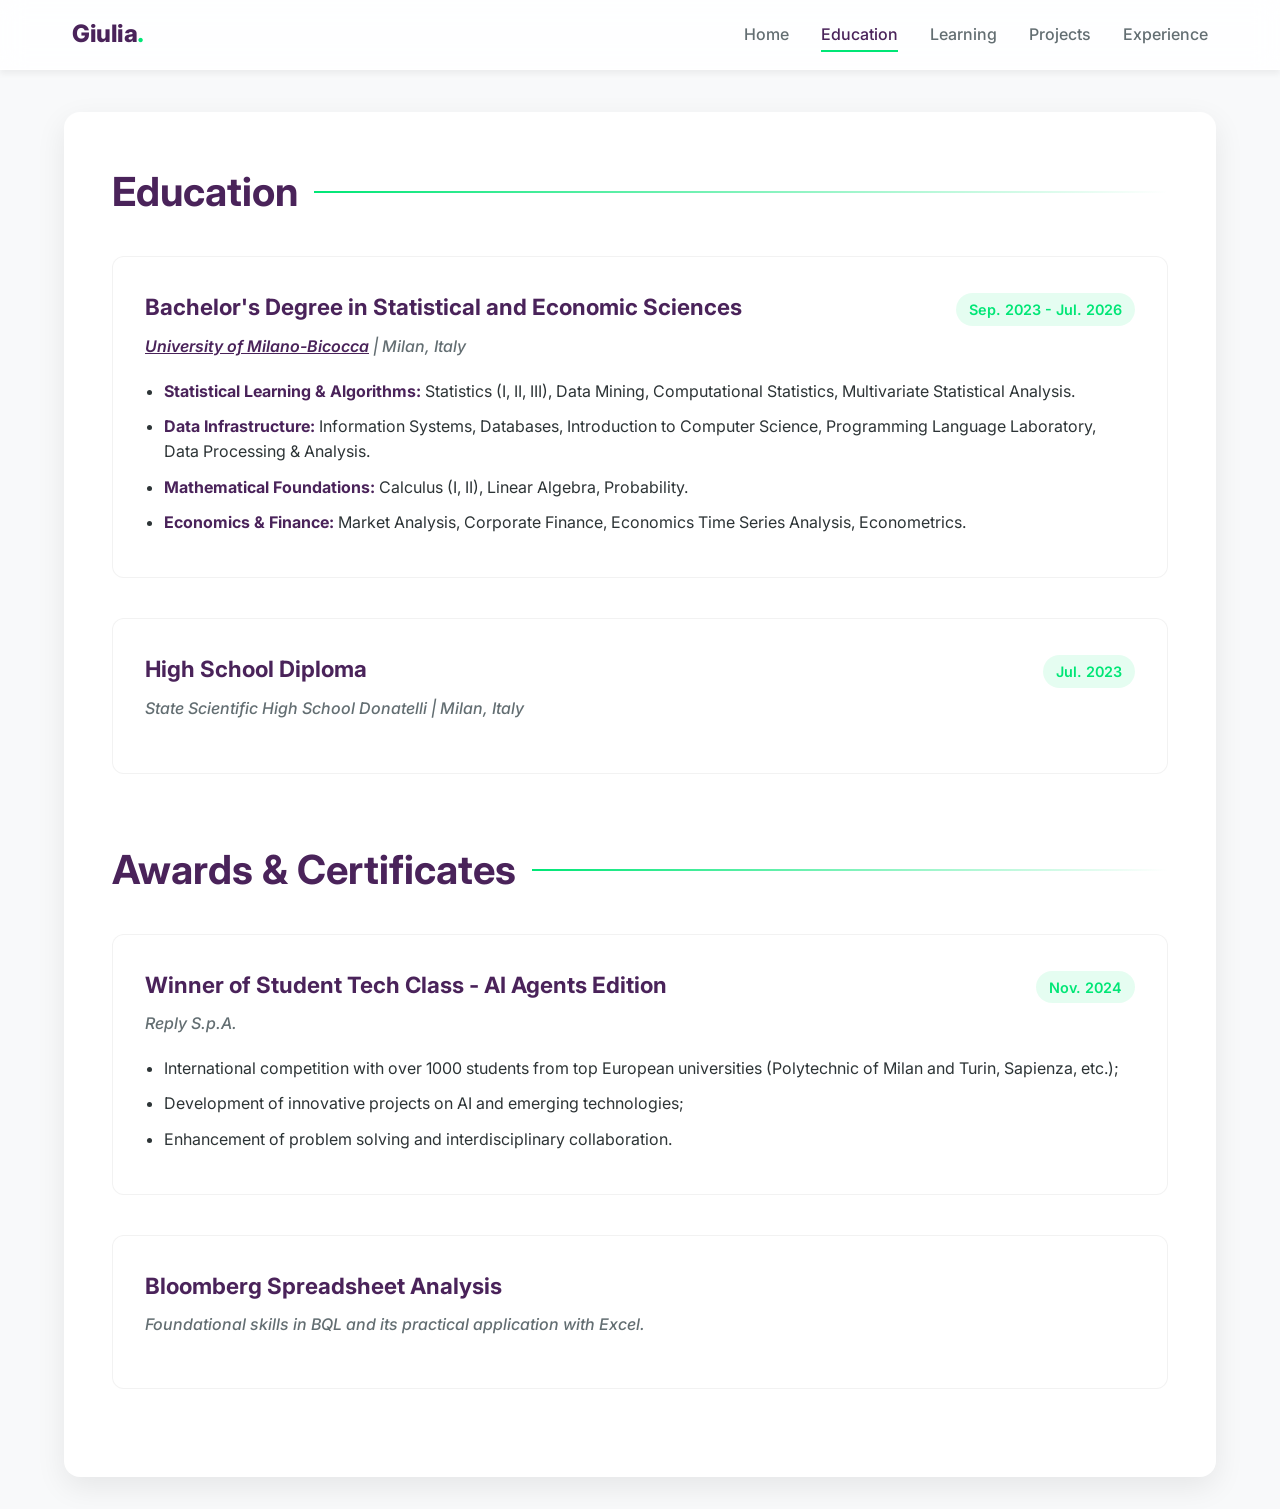
==== education.html @ 1382de65 "Partially completed website" ====
<!DOCTYPE html>
<html lang="en">
<head>
    <meta charset="UTF-8">
    <meta name="viewport" content="width=device-width, initial-scale=1.0">
    <title>Education | Giulia Colapinto</title>
    <link rel="preconnect" href="https://fonts.googleapis.com">
    <link rel="preconnect" href="https://fonts.gstatic.com" crossorigin>
    <link href="https://fonts.googleapis.com/css2?family=Inter:wght@300;400;500;600;700;800&display=swap" rel="stylesheet">
    <link rel="stylesheet" href="style.css">
</head>
<body>

    <!-- Navigation -->
    <nav class="navbar reveal active">
        <div class="nav-container">
            <a href="index.html" class="nav-logo">Giulia<span>.</span></a>
            <div class="menu-toggle" id="mobile-menu">
                <span></span><span></span><span></span>
            </div>
            <ul class="nav-links">
                <li><a href="index.html">Home</a></li>
                <li><a href="education.html" class="active">Education</a></li>
                <li><a href="learning.html">Learning</a></li>
                <li><a href="projects.html">Projects</a></li>
                <li><a href="experience.html">Experience</a></li>
            </ul>
        </div>
    </nav>

    <div class="container">
        
        <main class="reveal">
            <h2 class="page-title">Education</h2>
            
            <div class="item-card reveal">
                <div class="item-header">
                    <h3>Bachelor's Degree in Statistical and Economic Sciences</h3>
                    <span class="date">Sep. 2023 - Jul. 2026</span>
                </div>
                <div class="subtitle"><a href="https://en.unimib.it/" target="_blank" style="color: var(--primary-color); font-weight: 600; text-decoration: underline;">University of Milano-Bicocca</a> | Milan, Italy</div>
                <ul class="description-list">
                    <li><strong>Statistical Learning & Algorithms:</strong> Statistics (I, II, III), Data Mining, Computational Statistics, Multivariate Statistical Analysis.</li>
                    <li><strong>Data Infrastructure:</strong> Information Systems, Databases, Introduction to Computer Science, Programming Language Laboratory, Data Processing & Analysis.</li>
                    <li><strong>Mathematical Foundations:</strong> Calculus (I, II), Linear Algebra, Probability.</li>
                    <li><strong>Economics & Finance:</strong> Market Analysis, Corporate Finance, Economics Time Series Analysis, Econometrics.</li>
                </ul>
            </div>

            <div class="item-card reveal">
                <div class="item-header">
                    <h3>High School Diploma</h3>
                    <span class="date">Jul. 2023</span>
                </div>
                <div class="subtitle">State Scientific High School Donatelli | Milan, Italy</div>
            </div>

            <h2 class="page-title" style="margin-top: 4rem;">Awards & Certificates</h2>
            
            <div class="item-card reveal">
                <div class="item-header">
                    <h3>Winner of Student Tech Class - AI Agents Edition</h3>
                    <span class="date">Nov. 2024</span>
                </div>
                <div class="subtitle">Reply S.p.A.</div>
                <ul class="description-list">
                    <li>International competition with over 1000 students from top European universities (Polytechnic of Milan and Turin, Sapienza, etc.);</li>
                    <li>Development of innovative projects on AI and emerging technologies;</li>
                    <li>Enhancement of problem solving and interdisciplinary collaboration.</li>
                </ul>
            </div>

            <div class="item-card reveal">
                <div class="item-header">
                    <h3>Bloomberg Spreadsheet Analysis</h3>
                </div>
                <p class="subtitle">Foundational skills in BQL and its practical application with Excel.</p>
            </div>
            
        </main>
    </div>

    <script src="main.js"></script>
</body>
</html>
---- style.css ----
/* CSS Reset and Variables */
:root {
  --primary-color: #4a235a;     /* Deep Purple */
  --primary-dark: #31173d;
  --accent-color: #00E676;      /* Vibrant Green */
  --accent-hover: #00c853;
  --text-main: #2d3436;
  --text-muted: #636e72;
  --bg-color: #f8f9fa;
  --nav-bg: rgba(255, 255, 255, 0.85);
  --card-bg: #ffffff;
  --glass-border: rgba(255, 255, 255, 0.3);
  --shadow-sm: 0 4px 6px rgba(0,0,0,0.05);
  --shadow-md: 0 10px 30px rgba(0,0,0,0.08);
  --transition: all 0.3s cubic-bezier(0.25, 0.8, 0.25, 1);
}

* {
  box-sizing: border-box;
  margin: 0;
  padding: 0;
  font-family: 'Inter', -apple-system, BlinkMacSystemFont, "Segoe UI", Roboto, sans-serif;
}

body {
  background-color: var(--bg-color);
  color: var(--text-main);
  line-height: 1.6;
  -webkit-font-smoothing: antialiased;
  padding-top: 80px; /* Space for fixed navbar */
}

/* Typography */
h1, h2, h3, h4, h5 { color: var(--primary-color); font-weight: 700; }
a { text-decoration: none; color: inherit; transition: var(--transition); }

/* --- Navigation Bar (Glassmorphism) --- */
.navbar {
  position: fixed;
  top: 0;
  width: 100%;
  height: 70px;
  background: var(--nav-bg);
  backdrop-filter: blur(12px);
  -webkit-backdrop-filter: blur(12px);
  border-bottom: 1px solid var(--glass-border);
  box-shadow: var(--shadow-sm);
  z-index: 1000;
  display: flex;
  align-items: center;
  justify-content: center;
}

.nav-container {
  width: 100%;
  max-width: 1200px;
  padding: 0 2rem;
  display: flex;
  justify-content: space-between;
  align-items: center;
}

.nav-logo {
  font-size: 1.5rem;
  font-weight: 800;
  color: var(--primary-color);
  letter-spacing: -0.5px;
}

.nav-logo span { color: var(--accent-color); }

.nav-links {
  display: flex;
  gap: 2rem;
  list-style: none;
}

.nav-links a {
  font-size: 1rem;
  font-weight: 500;
  color: var(--text-muted);
  position: relative;
  padding: 0.5rem 0;
}

.nav-links a::after {
  content: '';
  position: absolute;
  width: 0%;
  height: 2px;
  bottom: 0;
  left: 0;
  background-color: var(--accent-color);
  transition: var(--transition);
}

.nav-links a:hover, .nav-links a.active {
  color: var(--primary-color);
}

.nav-links a:hover::after, .nav-links a.active::after {
  width: 100%;
}

/* Hamburger Menu (Mobile) */
.menu-toggle {
  display: none;
  flex-direction: column;
  cursor: pointer;
  gap: 5px;
}
.menu-toggle span {
  width: 25px;
  height: 3px;
  background: var(--primary-color);
  border-radius: 2px;
  transition: var(--transition);
}

/* --- Layout --- */
.container {
  max-width: 1200px;
  margin: 2rem auto;
  padding: 0 1.5rem;
  display: grid;
  grid-template-columns: 1fr;
  gap: 2rem;
}

@media (min-width: 992px) {
  .container.with-sidebar {
    grid-template-columns: 320px 1fr;
    align-items: start;
  }
}

/* --- Sidebar --- */
aside {
  background: linear-gradient(135deg, var(--primary-color), var(--primary-dark));
  border-radius: 16px;
  padding: 2.5rem 2rem;
  color: #fff;
  box-shadow: var(--shadow-md);
  position: sticky;
  top: 100px;
}

aside h1 { font-size: 2rem; margin-bottom: 0.5rem; color: #fff; }
aside h2 { font-size: 1rem; color: var(--accent-color); margin-bottom: 2rem; font-weight: 500; }
aside h3 {
  font-size: 1.1rem;
  border-bottom: 1px solid rgba(255,255,255,0.2);
  padding-bottom: 0.5rem;
  margin: 1.5rem 0 1rem;
  color: #fff;
}

.contact-info { list-style: none; font-size: 0.95rem; }
.contact-info li { margin-bottom: 0.8rem; word-break: normal; line-height: 1.5; }
.contact-info a { color: #fff; border-bottom: 1px dotted rgba(255,255,255,0.5); }
.contact-info a:hover { color: var(--accent-color); border-bottom-color: var(--accent-color); }

.skill-category { margin-bottom: 1.5rem; }
.skill-category h4 {
  font-size: 0.85rem;
  color: var(--accent-color);
  margin-bottom: 0.6rem;
  text-transform: uppercase;
  letter-spacing: 1px;
}
.skills-list { list-style: none; display: flex; flex-wrap: wrap; gap: 0.6rem; }
.skills-list a { color: inherit; text-decoration: none; }
.skills-list li {
  background: rgba(255,255,255,0.1);
  padding: 0.4rem 0.8rem;
  border-radius: 30px;
  font-size: 0.85rem;
  backdrop-filter: blur(5px);
  border: 1px solid rgba(255,255,255,0.05);
  transition: var(--transition);
}
.skills-list li:hover {
  background: var(--accent-color);
  color: var(--primary-dark);
  transform: translateY(-2px);
}

/* --- Main Content --- */
main {
  background: var(--card-bg);
  border-radius: 16px;
  padding: 3rem;
  box-shadow: var(--shadow-md);
  min-height: calc(100vh - 200px);
}

main h2.page-title {
  color: var(--primary-color);
  font-size: 2.5rem;
  margin-bottom: 2rem;
  display: flex;
  align-items: center;
  gap: 1rem;
}
main h2.page-title::after {
  content: '';
  flex-grow: 1;
  height: 2px;
  background: linear-gradient(90deg, var(--accent-color), transparent);
}

.about-text {
  font-size: 1.15rem;
  background-color: rgba(0, 230, 118, 0.05);
  padding: 2.5rem;
  border-left: 5px solid var(--accent-color);
  border-radius: 8px;
  line-height: 1.8;
  position: relative;
  overflow: hidden;
}

.highlight {
  font-weight: 700;
  color: var(--primary-color);
  background: linear-gradient(120deg, rgba(0,230,118,0.3) 0%, rgba(0,230,118,0.3) 100%);
  background-repeat: no-repeat;
  background-size: 100% 30%;
  background-position: 0 88%;
  padding: 0 4px;
}

/* Cards & Items */
.item-card {
  margin-bottom: 2.5rem;
  padding: 2rem;
  border: 1px solid rgba(0,0,0,0.05);
  border-radius: 12px;
  background: #fff;
  transition: var(--transition);
  position: relative;
  overflow: hidden;
}

.item-card:hover {
  transform: translateY(-5px);
  box-shadow: var(--shadow-md);
  border-color: rgba(0, 230, 118, 0.3);
}

.item-card::before {
  content: '';
  position: absolute;
  top: 0; left: 0;
  width: 4px;
  height: 100%;
  background: var(--accent-color);
  opacity: 0;
  transition: var(--transition);
}
.item-card:hover::before { opacity: 1; }

.item-header {
  display: flex;
  justify-content: space-between;
  align-items: baseline;
  flex-wrap: wrap;
  margin-bottom: 0.5rem;
}

.item-header h3 { font-size: 1.4rem; }
.date { font-size: 0.9rem; color: var(--accent-color); font-weight: 600; padding: 0.3rem 0.8rem; background: rgba(0,230,118,0.1); border-radius: 20px;}
.subtitle { font-style: italic; color: var(--text-muted); margin-bottom: 1.2rem; font-weight: 500; font-size: 1rem; }
.description-list { padding-left: 1.2rem; margin-top: 1rem; color: var(--text-main); }
.description-list li { margin-bottom: 0.6rem; }
.description-list li strong { color: var(--primary-color); }

.project-link { 
  display: inline-flex;
  align-items: center;
  gap: 0.5rem;
  margin-top: 1.5rem; 
  color: #fff;
  background: var(--primary-color);
  padding: 0.6rem 1.2rem;
  border-radius: 8px;
  font-weight: 600;
  transition: var(--transition);
}

.project-link:hover {
  background: var(--accent-color);
  color: var(--primary-dark);
  transform: translateX(5px);
}

/* Animations */
.reveal {
  opacity: 0;
  transform: translateY(40px);
  transition: all 0.8s cubic-bezier(0.5, 0, 0, 1);
}

.reveal.active {
  opacity: 1;
  transform: translateY(0);
}

/* Mobile Adjustments */
@media (max-width: 991px) {
  .menu-toggle { display: flex; }
  .nav-links {
    position: absolute;
    top: 70px;
    left: 0;
    width: 100%;
    background: var(--card-bg);
    flex-direction: column;
    padding: 2rem;
    gap: 1.5rem;
    box-shadow: 0 10px 15px rgba(0,0,0,0.1);
    clip-path: polygon(0 0, 100% 0, 100% 0, 0 0);
    transition: clip-path 0.4s ease-in-out;
  }
  .nav-links.mobile-active {
    clip-path: polygon(0 0, 100% 0, 100% 100%, 0 100%);
  }
  main { padding: 2rem 1.5rem; }
  aside { border-radius: 12px; margin-bottom: 2rem; }
  .item-header { flex-direction: column; gap: 0.5rem; }
  .date { display: inline-block; }
}
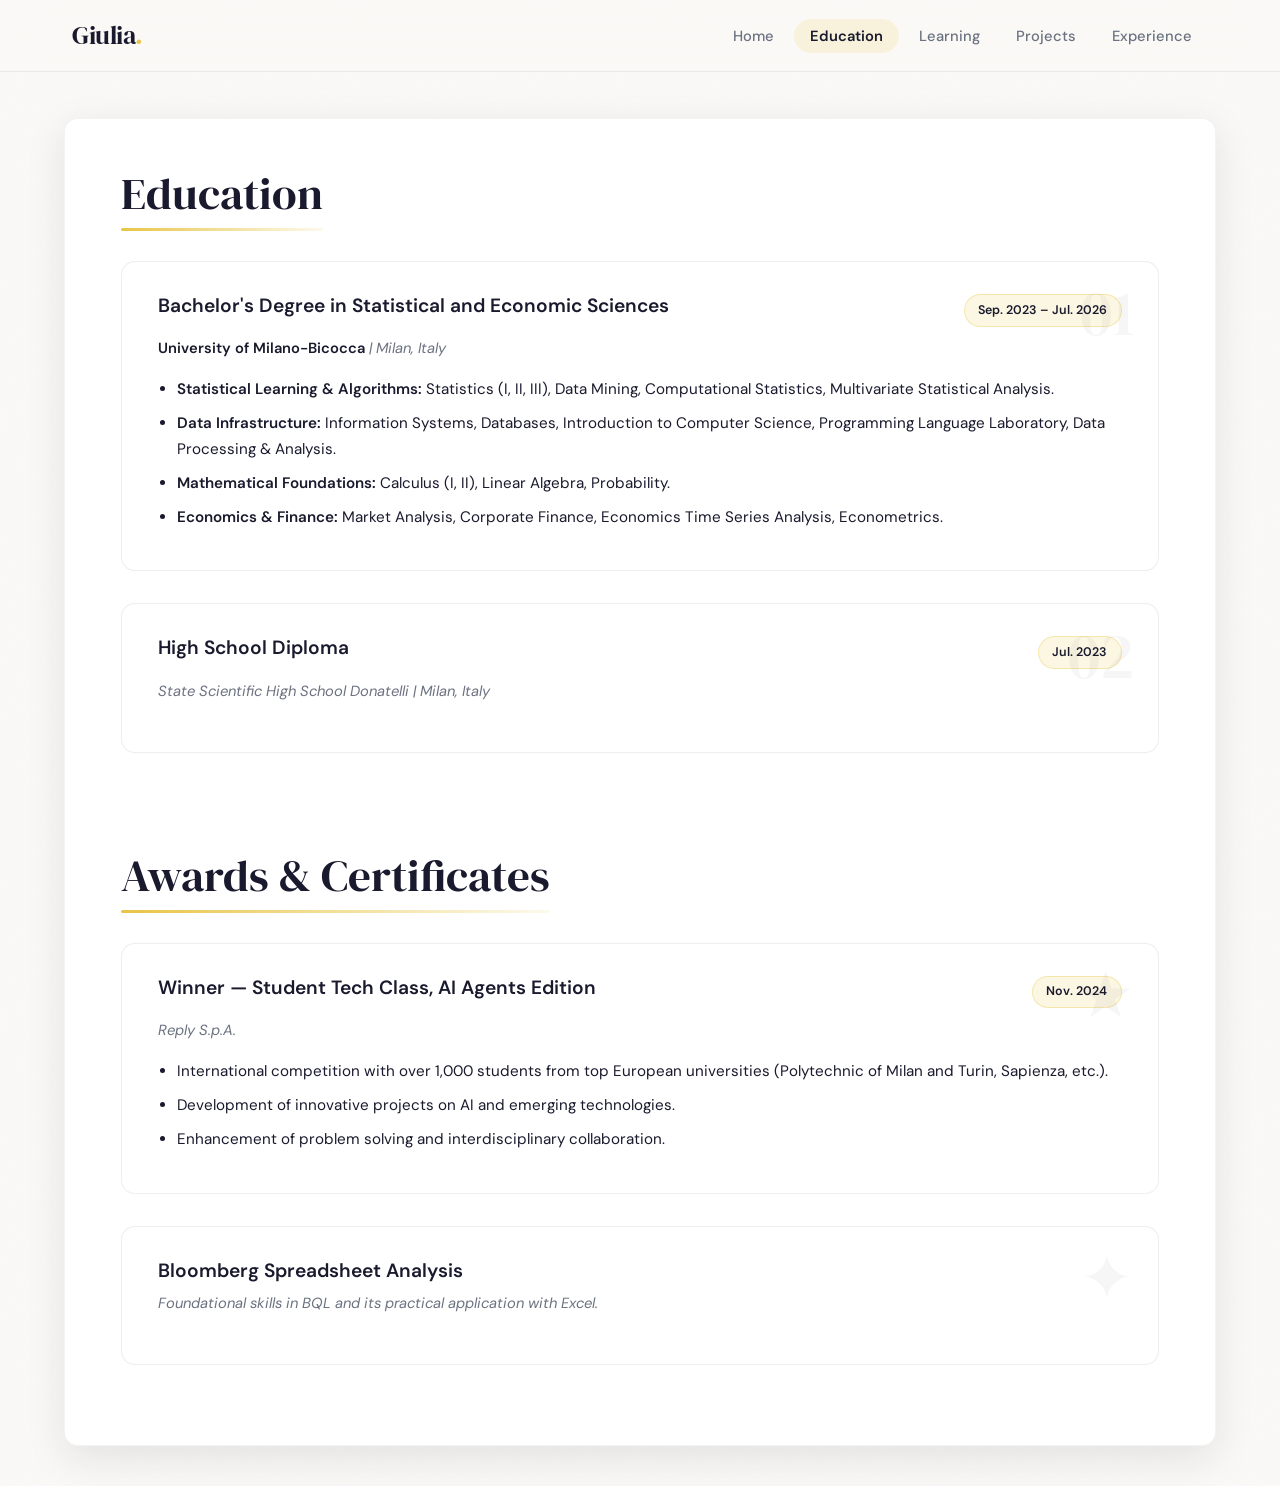
==== commit e722c595: "Clean aesthetics and new project" ====
--- a/education.html
+++ b/education.html
@@ -1,85 +1,90 @@
 <!DOCTYPE html>
 <html lang="en">
 <head>
-    <meta charset="UTF-8">
-    <meta name="viewport" content="width=device-width, initial-scale=1.0">
-    <title>Education | Giulia Colapinto</title>
-    <link rel="preconnect" href="https://fonts.googleapis.com">
-    <link rel="preconnect" href="https://fonts.gstatic.com" crossorigin>
-    <link href="https://fonts.googleapis.com/css2?family=Inter:wght@300;400;500;600;700;800&display=swap" rel="stylesheet">
-    <link rel="stylesheet" href="style.css">
+  <meta charset="UTF-8">
+  <meta name="viewport" content="width=device-width, initial-scale=1.0">
+  <title>Education | Giulia Colapinto</title>
+  <link rel="preconnect" href="https://fonts.googleapis.com">
+  <link rel="preconnect" href="https://fonts.gstatic.com" crossorigin>
+  <link href="https://fonts.googleapis.com/css2?family=DM+Serif+Display:ital@0;1&family=DM+Sans:ital,opsz,wght@0,9..40,300;0,9..40,400;0,9..40,500;0,9..40,600;1,9..40,300&display=swap" rel="stylesheet">
+  <link rel="stylesheet" href="style.css">
 </head>
 <body>
 
-    <!-- Navigation -->
-    <nav class="navbar reveal active">
-        <div class="nav-container">
-            <a href="index.html" class="nav-logo">Giulia<span>.</span></a>
-            <div class="menu-toggle" id="mobile-menu">
-                <span></span><span></span><span></span>
-            </div>
-            <ul class="nav-links">
-                <li><a href="index.html">Home</a></li>
-                <li><a href="education.html" class="active">Education</a></li>
-                <li><a href="learning.html">Learning</a></li>
-                <li><a href="projects.html">Projects</a></li>
-                <li><a href="experience.html">Experience</a></li>
-            </ul>
+  <nav class="navbar reveal active">
+    <div class="nav-container">
+      <a href="index.html" class="nav-logo">Giulia<span>.</span></a>
+      <div class="menu-toggle" id="mobile-menu">
+        <span></span><span></span><span></span>
+      </div>
+      <ul class="nav-links">
+        <li><a href="index.html">Home</a></li>
+        <li><a href="education.html" class="active">Education</a></li>
+        <li><a href="learning.html">Learning</a></li>
+        <li><a href="projects.html">Projects</a></li>
+        <li><a href="experience.html">Experience</a></li>
+      </ul>
+    </div>
+  </nav>
+
+  <div class="container">
+    <main class="reveal">
+
+      <h2 class="page-title reveal">Education</h2>
+
+      <div class="item-card reveal">
+        <span class="card-num">01</span>
+        <div class="item-header">
+          <h3>Bachelor's Degree in Statistical and Economic Sciences</h3>
+          <span class="date">Sep. 2023 – Jul. 2026</span>
         </div>
-    </nav>
+        <div class="subtitle">
+          <a href="https://en.unimib.it/" target="_blank">University of Milano-Bicocca</a> | Milan, Italy
+        </div>
+        <ul class="description-list">
+          <li><strong>Statistical Learning &amp; Algorithms:</strong> Statistics (I, II, III), Data Mining, Computational Statistics, Multivariate Statistical Analysis.</li>
+          <li><strong>Data Infrastructure:</strong> Information Systems, Databases, Introduction to Computer Science, Programming Language Laboratory, Data Processing &amp; Analysis.</li>
+          <li><strong>Mathematical Foundations:</strong> Calculus (I, II), Linear Algebra, Probability.</li>
+          <li><strong>Economics &amp; Finance:</strong> Market Analysis, Corporate Finance, Economics Time Series Analysis, Econometrics.</li>
+        </ul>
+      </div>
 
-    <div class="container">
-        
-        <main class="reveal">
-            <h2 class="page-title">Education</h2>
-            
-            <div class="item-card reveal">
-                <div class="item-header">
-                    <h3>Bachelor's Degree in Statistical and Economic Sciences</h3>
-                    <span class="date">Sep. 2023 - Jul. 2026</span>
-                </div>
-                <div class="subtitle"><a href="https://en.unimib.it/" target="_blank" style="color: var(--primary-color); font-weight: 600; text-decoration: underline;">University of Milano-Bicocca</a> | Milan, Italy</div>
-                <ul class="description-list">
-                    <li><strong>Statistical Learning & Algorithms:</strong> Statistics (I, II, III), Data Mining, Computational Statistics, Multivariate Statistical Analysis.</li>
-                    <li><strong>Data Infrastructure:</strong> Information Systems, Databases, Introduction to Computer Science, Programming Language Laboratory, Data Processing & Analysis.</li>
-                    <li><strong>Mathematical Foundations:</strong> Calculus (I, II), Linear Algebra, Probability.</li>
-                    <li><strong>Economics & Finance:</strong> Market Analysis, Corporate Finance, Economics Time Series Analysis, Econometrics.</li>
-                </ul>
-            </div>
+      <div class="item-card reveal">
+        <span class="card-num">02</span>
+        <div class="item-header">
+          <h3>High School Diploma</h3>
+          <span class="date">Jul. 2023</span>
+        </div>
+        <div class="subtitle">State Scientific High School Donatelli | Milan, Italy</div>
+      </div>
 
-            <div class="item-card reveal">
-                <div class="item-header">
-                    <h3>High School Diploma</h3>
-                    <span class="date">Jul. 2023</span>
-                </div>
-                <div class="subtitle">State Scientific High School Donatelli | Milan, Italy</div>
-            </div>
+      <h2 class="page-title reveal" style="margin-top: 4rem;">Awards &amp; Certificates</h2>
 
-            <h2 class="page-title" style="margin-top: 4rem;">Awards & Certificates</h2>
-            
-            <div class="item-card reveal">
-                <div class="item-header">
-                    <h3>Winner of Student Tech Class - AI Agents Edition</h3>
-                    <span class="date">Nov. 2024</span>
-                </div>
-                <div class="subtitle">Reply S.p.A.</div>
-                <ul class="description-list">
-                    <li>International competition with over 1000 students from top European universities (Polytechnic of Milan and Turin, Sapienza, etc.);</li>
-                    <li>Development of innovative projects on AI and emerging technologies;</li>
-                    <li>Enhancement of problem solving and interdisciplinary collaboration.</li>
-                </ul>
-            </div>
+      <div class="item-card reveal">
+        <span class="card-num">★</span>
+        <div class="item-header">
+          <h3>Winner — Student Tech Class, AI Agents Edition</h3>
+          <span class="date">Nov. 2024</span>
+        </div>
+        <div class="subtitle">Reply S.p.A.</div>
+        <ul class="description-list">
+          <li>International competition with over 1,000 students from top European universities (Polytechnic of Milan and Turin, Sapienza, etc.).</li>
+          <li>Development of innovative projects on AI and emerging technologies.</li>
+          <li>Enhancement of problem solving and interdisciplinary collaboration.</li>
+        </ul>
+      </div>
 
-            <div class="item-card reveal">
-                <div class="item-header">
-                    <h3>Bloomberg Spreadsheet Analysis</h3>
-                </div>
-                <p class="subtitle">Foundational skills in BQL and its practical application with Excel.</p>
-            </div>
-            
-        </main>
-    </div>
+      <div class="item-card reveal">
+        <span class="card-num">✦</span>
+        <div class="item-header">
+          <h3>Bloomberg Spreadsheet Analysis</h3>
+        </div>
+        <p class="subtitle">Foundational skills in BQL and its practical application with Excel.</p>
+      </div>
 
-    <script src="main.js"></script>
+    </main>
+  </div>
+
+  <script src="main.js"></script>
 </body>
 </html>
--- a/style.css
+++ b/style.css
@@ -1,54 +1,80 @@
-/* CSS Reset and Variables */
+/* ============================================
+   GIULIA COLAPINTO — Portfolio
+   Aesthetic: Refined Editorial / Soft Luxury
+   ============================================ */
+
+@import url('https://fonts.googleapis.com/css2?family=DM+Serif+Display:ital@0;1&family=DM+Sans:ital,opsz,wght@0,9..40,300;0,9..40,400;0,9..40,500;0,9..40,600;1,9..40,300&display=swap');
+
 :root {
-  --primary-color: #4a235a;     /* Deep Purple */
-  --primary-dark: #31173d;
-  --accent-color: #00E676;      /* Vibrant Green */
-  --accent-hover: #00c853;
-  --text-main: #2d3436;
-  --text-muted: #636e72;
-  --bg-color: #f8f9fa;
-  --nav-bg: rgba(255, 255, 255, 0.85);
-  --card-bg: #ffffff;
-  --glass-border: rgba(255, 255, 255, 0.3);
-  --shadow-sm: 0 4px 6px rgba(0,0,0,0.05);
-  --shadow-md: 0 10px 30px rgba(0,0,0,0.08);
-  --transition: all 0.3s cubic-bezier(0.25, 0.8, 0.25, 1);
-}
-
-* {
-  box-sizing: border-box;
-  margin: 0;
-  padding: 0;
-  font-family: 'Inter', -apple-system, BlinkMacSystemFont, "Segoe UI", Roboto, sans-serif;
-}
+  --primary:       #1a1a2e;
+  --primary-mid:   #16213e;
+  --accent:        #e8c547;
+  --accent-soft:   rgba(232, 197, 71, 0.15);
+  --accent-border: rgba(232, 197, 71, 0.35);
+  --rose:          #d4a5a5;
+  --text-main:     #1a1a2e;
+  --text-muted:    #6b7280;
+  --text-light:    #9ca3af;
+  --bg:            #faf9f7;
+  --bg-card:       #ffffff;
+  --bg-aside:      #1a1a2e;
+  --nav-bg:        rgba(250, 249, 247, 0.90);
+  --shadow-sm:     0 2px 8px rgba(26,26,46,0.06);
+  --shadow-md:     0 12px 40px rgba(26,26,46,0.10);
+  --shadow-lg:     0 24px 64px rgba(26,26,46,0.14);
+  --radius:        14px;
+  --transition:    all 0.4s cubic-bezier(0.22, 1, 0.36, 1);
+}
+
+/* ---- Reset ---- */
+*, *::before, *::after { box-sizing: border-box; margin: 0; padding: 0; }
+
+html { scroll-behavior: smooth; }
 
 body {
-  background-color: var(--bg-color);
+  font-family: 'DM Sans', system-ui, sans-serif;
+  background-color: var(--bg);
   color: var(--text-main);
-  line-height: 1.6;
+  line-height: 1.7;
   -webkit-font-smoothing: antialiased;
-  padding-top: 80px; /* Space for fixed navbar */
-}
-
-/* Typography */
-h1, h2, h3, h4, h5 { color: var(--primary-color); font-weight: 700; }
+  padding-top: 78px;
+  /* subtle grain texture */
+  background-image: url("data:image/svg+xml,%3Csvg xmlns='http://www.w3.org/2000/svg' width='300' height='300'%3E%3Cfilter id='n'%3E%3CfeTurbulence type='fractalNoise' baseFrequency='0.75' numOctaves='4' stitchTiles='stitch'/%3E%3C/filter%3E%3Crect width='300' height='300' filter='url(%23n)' opacity='0.022'/%3E%3C/svg%3E");
+}
+
+/* ---- Typography ---- */
+h1, h2, h3 {
+  font-family: 'DM Serif Display', Georgia, serif;
+  color: var(--primary);
+  font-weight: 400;
+  line-height: 1.2;
+}
+h4, h5 {
+  font-family: 'DM Sans', sans-serif;
+  font-weight: 600;
+}
 a { text-decoration: none; color: inherit; transition: var(--transition); }
 
-/* --- Navigation Bar (Glassmorphism) --- */
+/* ============================================
+   NAVIGATION
+   ============================================ */
 .navbar {
   position: fixed;
   top: 0;
   width: 100%;
-  height: 70px;
+  height: 72px;
   background: var(--nav-bg);
-  backdrop-filter: blur(12px);
-  -webkit-backdrop-filter: blur(12px);
-  border-bottom: 1px solid var(--glass-border);
-  box-shadow: var(--shadow-sm);
+  backdrop-filter: blur(20px) saturate(1.4);
+  -webkit-backdrop-filter: blur(20px) saturate(1.4);
+  border-bottom: 1px solid rgba(26,26,46,0.07);
   z-index: 1000;
   display: flex;
   align-items: center;
   justify-content: center;
+  transition: box-shadow 0.3s ease;
+}
+.navbar.scrolled {
+  box-shadow: var(--shadow-sm);
 }
 
 .nav-container {
@@ -61,66 +87,61 @@
 }
 
 .nav-logo {
-  font-size: 1.5rem;
-  font-weight: 800;
-  color: var(--primary-color);
+  font-family: 'DM Serif Display', serif;
+  font-size: 1.6rem;
+  color: var(--primary);
   letter-spacing: -0.5px;
 }
-
-.nav-logo span { color: var(--accent-color); }
+.nav-logo span { color: var(--accent); }
 
 .nav-links {
   display: flex;
-  gap: 2rem;
+  gap: 0.25rem;
   list-style: none;
 }
 
 .nav-links a {
-  font-size: 1rem;
+  font-size: 0.92rem;
   font-weight: 500;
   color: var(--text-muted);
+  padding: 0.45rem 1rem;
+  border-radius: 30px;
+  transition: var(--transition);
   position: relative;
-  padding: 0.5rem 0;
-}
-
-.nav-links a::after {
-  content: '';
-  position: absolute;
-  width: 0%;
-  height: 2px;
-  bottom: 0;
-  left: 0;
-  background-color: var(--accent-color);
-  transition: var(--transition);
-}
-
-.nav-links a:hover, .nav-links a.active {
-  color: var(--primary-color);
-}
-
-.nav-links a:hover::after, .nav-links a.active::after {
-  width: 100%;
-}
-
-/* Hamburger Menu (Mobile) */
+}
+.nav-links a:hover {
+  color: var(--primary);
+  background: rgba(26,26,46,0.05);
+}
+.nav-links a.active {
+  color: var(--primary);
+  background: var(--accent-soft);
+  font-weight: 600;
+}
+
+/* Hamburger */
 .menu-toggle {
   display: none;
   flex-direction: column;
   cursor: pointer;
   gap: 5px;
+  padding: 4px;
 }
 .menu-toggle span {
-  width: 25px;
-  height: 3px;
-  background: var(--primary-color);
+  width: 24px;
+  height: 2px;
+  background: var(--primary);
   border-radius: 2px;
   transition: var(--transition);
-}
-
-/* --- Layout --- */
+  display: block;
+}
+
+/* ============================================
+   LAYOUT
+   ============================================ */
 .container {
   max-width: 1200px;
-  margin: 2rem auto;
+  margin: 2.5rem auto;
   padding: 0 1.5rem;
   display: grid;
   grid-template-columns: 1fr;
@@ -129,204 +150,395 @@
 
 @media (min-width: 992px) {
   .container.with-sidebar {
-    grid-template-columns: 320px 1fr;
+    grid-template-columns: 300px 1fr;
     align-items: start;
   }
 }
 
-/* --- Sidebar --- */
+/* ============================================
+   SIDEBAR
+   ============================================ */
 aside {
-  background: linear-gradient(135deg, var(--primary-color), var(--primary-dark));
-  border-radius: 16px;
+  background: var(--bg-aside);
+  border-radius: var(--radius);
   padding: 2.5rem 2rem;
   color: #fff;
-  box-shadow: var(--shadow-md);
+  box-shadow: var(--shadow-lg);
   position: sticky;
-  top: 100px;
-}
-
-aside h1 { font-size: 2rem; margin-bottom: 0.5rem; color: #fff; }
-aside h2 { font-size: 1rem; color: var(--accent-color); margin-bottom: 2rem; font-weight: 500; }
+  top: 92px;
+  overflow: hidden;
+}
+
+/* Decorative corner accent */
+aside::before {
+  content: '';
+  position: absolute;
+  top: -60px; right: -60px;
+  width: 180px; height: 180px;
+  background: radial-gradient(circle, rgba(232,197,71,0.18) 0%, transparent 70%);
+  pointer-events: none;
+}
+aside::after {
+  content: '';
+  position: absolute;
+  bottom: -40px; left: -40px;
+  width: 140px; height: 140px;
+  background: radial-gradient(circle, rgba(212, 165, 165, 0.12) 0%, transparent 70%);
+  pointer-events: none;
+}
+
+aside h1 {
+  font-family: 'DM Serif Display', serif;
+  font-size: 1.85rem;
+  color: #fff;
+  margin-bottom: 0.35rem;
+}
+aside h2 {
+  font-family: 'DM Sans', sans-serif;
+  font-size: 0.85rem;
+  color: var(--rose);
+  margin-bottom: 2rem;
+  font-weight: 400;
+  letter-spacing: 0.3px;
+  line-height: 1.5;
+}
 aside h3 {
-  font-size: 1.1rem;
+  font-family: 'DM Sans', sans-serif;
+  font-size: 0.72rem;
+  letter-spacing: 1.8px;
+  text-transform: uppercase;
+  color: var(--accent);
+  border: none;
+  padding: 0;
+  margin: 1.8rem 0 1rem;
+  font-weight: 600;
+}
+
+.contact-info { list-style: none; font-size: 0.9rem; }
+.contact-info li {
+  margin-bottom: 0.75rem;
+  display: flex;
+  align-items: flex-start;
+  gap: 0.6rem;
+  color: rgba(255,255,255,0.8);
+  line-height: 1.5;
+}
+.contact-info a {
+  color: rgba(255,255,255,0.85);
   border-bottom: 1px solid rgba(255,255,255,0.2);
-  padding-bottom: 0.5rem;
-  margin: 1.5rem 0 1rem;
-  color: #fff;
-}
-
-.contact-info { list-style: none; font-size: 0.95rem; }
-.contact-info li { margin-bottom: 0.8rem; word-break: normal; line-height: 1.5; }
-.contact-info a { color: #fff; border-bottom: 1px dotted rgba(255,255,255,0.5); }
-.contact-info a:hover { color: var(--accent-color); border-bottom-color: var(--accent-color); }
-
-.skill-category { margin-bottom: 1.5rem; }
+  transition: var(--transition);
+}
+.contact-info a:hover { color: var(--accent); border-bottom-color: var(--accent); }
+
+.skill-category { margin-bottom: 1.4rem; }
 .skill-category h4 {
-  font-size: 0.85rem;
-  color: var(--accent-color);
+  font-size: 0.7rem;
+  color: rgba(255,255,255,0.4);
   margin-bottom: 0.6rem;
   text-transform: uppercase;
-  letter-spacing: 1px;
-}
-.skills-list { list-style: none; display: flex; flex-wrap: wrap; gap: 0.6rem; }
-.skills-list a { color: inherit; text-decoration: none; }
+  letter-spacing: 1.5px;
+  font-weight: 500;
+}
+.skills-list { list-style: none; display: flex; flex-wrap: wrap; gap: 0.5rem; }
+.skills-list a { color: inherit; }
 .skills-list li {
-  background: rgba(255,255,255,0.1);
-  padding: 0.4rem 0.8rem;
+  background: rgba(255,255,255,0.07);
+  border: 1px solid rgba(255,255,255,0.1);
+  padding: 0.3rem 0.75rem;
   border-radius: 30px;
-  font-size: 0.85rem;
-  backdrop-filter: blur(5px);
-  border: 1px solid rgba(255,255,255,0.05);
-  transition: var(--transition);
+  font-size: 0.8rem;
+  color: rgba(255,255,255,0.8);
+  transition: var(--transition);
+  cursor: default;
 }
 .skills-list li:hover {
-  background: var(--accent-color);
-  color: var(--primary-dark);
+  background: var(--accent);
+  color: var(--primary);
+  border-color: var(--accent);
   transform: translateY(-2px);
 }
 
-/* --- Main Content --- */
+/* ============================================
+   MAIN CONTENT
+   ============================================ */
 main {
-  background: var(--card-bg);
-  border-radius: 16px;
-  padding: 3rem;
+  background: var(--bg-card);
+  border-radius: var(--radius);
+  padding: 3rem 3.5rem;
   box-shadow: var(--shadow-md);
   min-height: calc(100vh - 200px);
+  border: 1px solid rgba(26,26,46,0.05);
 }
 
 main h2.page-title {
-  color: var(--primary-color);
-  font-size: 2.5rem;
-  margin-bottom: 2rem;
+  font-family: 'DM Serif Display', serif;
+  font-size: 2.8rem;
+  color: var(--primary);
+  margin-bottom: 2.5rem;
+  position: relative;
+  display: inline-block;
+  font-weight: 400;
+}
+main h2.page-title::after {
+  content: '';
+  position: absolute;
+  bottom: -10px;
+  left: 0;
+  width: 100%;
+  height: 3px;
+  background: linear-gradient(90deg, var(--accent), rgba(232,197,71,0.1));
+  border-radius: 2px;
+}
+
+main h3.group-title {
+  font-family: 'DM Serif Display', serif;
+  font-size: 1.6rem;
+  color: var(--primary);
+  margin: 3rem 0 1.5rem;
+  font-weight: 400;
   display: flex;
   align-items: center;
   gap: 1rem;
 }
-main h2.page-title::after {
+main h3.group-title::after {
   content: '';
   flex-grow: 1;
-  height: 2px;
-  background: linear-gradient(90deg, var(--accent-color), transparent);
-}
-
+  height: 1px;
+  background: linear-gradient(90deg, rgba(26,26,46,0.15), transparent);
+}
+
+/* About Text */
 .about-text {
-  font-size: 1.15rem;
-  background-color: rgba(0, 230, 118, 0.05);
+  font-size: 1.05rem;
+  background: linear-gradient(135deg, #fdfcf8 0%, #fff9ee 100%);
   padding: 2.5rem;
-  border-left: 5px solid var(--accent-color);
-  border-radius: 8px;
-  line-height: 1.8;
+  border-left: 3px solid var(--accent);
+  border-radius: 0 var(--radius) var(--radius) 0;
+  line-height: 1.9;
+  position: relative;
+  color: var(--text-main);
+}
+.about-text::before {
+  content: '"';
+  font-family: 'DM Serif Display', serif;
+  font-size: 6rem;
+  color: var(--accent);
+  opacity: 0.2;
+  position: absolute;
+  top: -1rem;
+  left: 1.5rem;
+  line-height: 1;
+}
+
+.highlight {
+  font-weight: 600;
+  color: var(--primary);
+  background: linear-gradient(120deg, rgba(232,197,71,0.4) 0%, rgba(232,197,71,0.4) 100%);
+  background-repeat: no-repeat;
+  background-size: 100% 35%;
+  background-position: 0 85%;
+  padding: 0 3px;
+}
+
+/* ============================================
+   CARDS
+   ============================================ */
+.item-card {
+  margin-bottom: 2rem;
+  padding: 2rem 2.25rem;
+  border: 1px solid rgba(26,26,46,0.07);
+  border-radius: var(--radius);
+  background: #fff;
+  transition: var(--transition);
   position: relative;
   overflow: hidden;
-}
-
-.highlight {
-  font-weight: 700;
-  color: var(--primary-color);
-  background: linear-gradient(120deg, rgba(0,230,118,0.3) 0%, rgba(0,230,118,0.3) 100%);
-  background-repeat: no-repeat;
-  background-size: 100% 30%;
-  background-position: 0 88%;
-  padding: 0 4px;
-}
-
-/* Cards & Items */
-.item-card {
-  margin-bottom: 2.5rem;
-  padding: 2rem;
-  border: 1px solid rgba(0,0,0,0.05);
-  border-radius: 12px;
-  background: #fff;
-  transition: var(--transition);
-  position: relative;
-  overflow: hidden;
-}
-
-.item-card:hover {
-  transform: translateY(-5px);
-  box-shadow: var(--shadow-md);
-  border-color: rgba(0, 230, 118, 0.3);
 }
 
 .item-card::before {
   content: '';
   position: absolute;
   top: 0; left: 0;
-  width: 4px;
-  height: 100%;
-  background: var(--accent-color);
-  opacity: 0;
-  transition: var(--transition);
-}
-.item-card:hover::before { opacity: 1; }
+  width: 0;
+  height: 3px;
+  background: linear-gradient(90deg, var(--accent), var(--rose));
+  transition: width 0.45s cubic-bezier(0.22, 1, 0.36, 1);
+}
+.item-card:hover::before { width: 100%; }
+
+.item-card:hover {
+  transform: translateY(-4px);
+  box-shadow: var(--shadow-md);
+  border-color: var(--accent-border);
+}
 
 .item-header {
   display: flex;
   justify-content: space-between;
-  align-items: baseline;
+  align-items: flex-start;
   flex-wrap: wrap;
-  margin-bottom: 0.5rem;
-}
-
-.item-header h3 { font-size: 1.4rem; }
-.date { font-size: 0.9rem; color: var(--accent-color); font-weight: 600; padding: 0.3rem 0.8rem; background: rgba(0,230,118,0.1); border-radius: 20px;}
-.subtitle { font-style: italic; color: var(--text-muted); margin-bottom: 1.2rem; font-weight: 500; font-size: 1rem; }
-.description-list { padding-left: 1.2rem; margin-top: 1rem; color: var(--text-main); }
-.description-list li { margin-bottom: 0.6rem; }
-.description-list li strong { color: var(--primary-color); }
-
-.project-link { 
+  gap: 0.75rem;
+  margin-bottom: 0.6rem;
+}
+.item-header h3 {
+  font-family: 'DM Sans', sans-serif;
+  font-size: 1.2rem;
+  font-weight: 600;
+  color: var(--primary);
+}
+
+.date {
+  font-size: 0.78rem;
+  color: var(--primary);
+  font-weight: 600;
+  padding: 0.3rem 0.85rem;
+  background: var(--accent-soft);
+  border: 1px solid var(--accent-border);
+  border-radius: 30px;
+  white-space: nowrap;
+  font-family: 'DM Sans', sans-serif;
+}
+
+.subtitle {
+  font-style: italic;
+  color: var(--text-muted);
+  margin-bottom: 1rem;
+  font-size: 0.92rem;
+  font-weight: 400;
+}
+.subtitle a { color: var(--primary); font-style: normal; font-weight: 600; }
+.subtitle a:hover { color: var(--accent); }
+
+.description-list {
+  padding-left: 1.2rem;
+  margin-top: 0.75rem;
+  color: var(--text-main);
+  font-size: 0.95rem;
+}
+.description-list li { margin-bottom: 0.5rem; line-height: 1.7; }
+.description-list li strong { color: var(--primary); font-weight: 600; }
+
+/* Project link */
+.project-link {
   display: inline-flex;
   align-items: center;
   gap: 0.5rem;
-  margin-top: 1.5rem; 
-  color: #fff;
-  background: var(--primary-color);
-  padding: 0.6rem 1.2rem;
+  margin-top: 1.5rem;
+  color: var(--primary);
+  background: var(--accent-soft);
+  border: 1px solid var(--accent-border);
+  padding: 0.55rem 1.2rem;
   border-radius: 8px;
   font-weight: 600;
-  transition: var(--transition);
-}
-
+  font-size: 0.9rem;
+  transition: var(--transition);
+}
 .project-link:hover {
-  background: var(--accent-color);
-  color: var(--primary-dark);
-  transform: translateX(5px);
-}
-
-/* Animations */
+  background: var(--accent);
+  border-color: var(--accent);
+  color: var(--primary);
+  transform: translateX(4px);
+}
+
+/* ============================================
+   REVEAL ANIMATIONS
+   ============================================ */
+
+/* Base hidden state */
 .reveal {
   opacity: 0;
-  transform: translateY(40px);
-  transition: all 0.8s cubic-bezier(0.5, 0, 0, 1);
-}
-
+  transform: translateY(32px);
+  transition:
+    opacity  0.75s cubic-bezier(0.22, 1, 0.36, 1),
+    transform 0.75s cubic-bezier(0.22, 1, 0.36, 1);
+}
+
+/* Visible state */
 .reveal.active {
   opacity: 1;
   transform: translateY(0);
 }
 
-/* Mobile Adjustments */
+/* Variant: slide from left */
+.reveal-left {
+  opacity: 0;
+  transform: translateX(-40px);
+  transition:
+    opacity  0.75s cubic-bezier(0.22, 1, 0.36, 1),
+    transform 0.75s cubic-bezier(0.22, 1, 0.36, 1);
+}
+.reveal-left.active {
+  opacity: 1;
+  transform: translateX(0);
+}
+
+/* Variant: fade only (for larger blocks) */
+.reveal-fade {
+  opacity: 0;
+  transition: opacity 0.9s ease;
+}
+.reveal-fade.active { opacity: 1; }
+
+/* Stagger delays */
+.delay-1 { transition-delay: 0.08s; }
+.delay-2 { transition-delay: 0.16s; }
+.delay-3 { transition-delay: 0.24s; }
+.delay-4 { transition-delay: 0.32s; }
+.delay-5 { transition-delay: 0.40s; }
+
+/* Navbar always visible */
+.navbar.reveal { opacity: 1; transform: none; }
+
+/* Page title line animation */
+@keyframes lineGrow {
+  from { width: 0; }
+  to   { width: 100%; }
+}
+.page-title.active::after {
+  animation: lineGrow 0.7s cubic-bezier(0.22, 1, 0.36, 1) 0.3s both;
+}
+
+/* Card counter decoration on hover */
+.item-card .card-num {
+  position: absolute;
+  top: 1.2rem; right: 1.5rem;
+  font-family: 'DM Serif Display', serif;
+  font-size: 4rem;
+  color: rgba(26,26,46,0.04);
+  line-height: 1;
+  pointer-events: none;
+  transition: var(--transition);
+}
+.item-card:hover .card-num { color: rgba(232,197,71,0.12); }
+
+/* ============================================
+   MOBILE
+   ============================================ */
 @media (max-width: 991px) {
   .menu-toggle { display: flex; }
   .nav-links {
     position: absolute;
-    top: 70px;
-    left: 0;
+    top: 72px; left: 0;
     width: 100%;
-    background: var(--card-bg);
+    background: var(--bg-card);
     flex-direction: column;
-    padding: 2rem;
-    gap: 1.5rem;
-    box-shadow: 0 10px 15px rgba(0,0,0,0.1);
+    padding: 1.5rem 2rem;
+    gap: 0.5rem;
+    box-shadow: 0 16px 30px rgba(0,0,0,0.08);
     clip-path: polygon(0 0, 100% 0, 100% 0, 0 0);
-    transition: clip-path 0.4s ease-in-out;
+    transition: clip-path 0.4s cubic-bezier(0.22, 1, 0.36, 1);
   }
   .nav-links.mobile-active {
     clip-path: polygon(0 0, 100% 0, 100% 100%, 0 100%);
   }
+  .nav-links a { padding: 0.6rem 0.75rem; }
   main { padding: 2rem 1.5rem; }
-  aside { border-radius: 12px; margin-bottom: 2rem; }
-  .item-header { flex-direction: column; gap: 0.5rem; }
-  .date { display: inline-block; }
-}
+  main h2.page-title { font-size: 2.2rem; }
+  aside { position: static; margin-bottom: 2rem; }
+  .item-header { flex-direction: column; }
+}
+
+@media (max-width: 480px) {
+  .container { padding: 0 1rem; }
+  main { padding: 1.5rem 1.25rem; border-radius: 10px; }
+  aside { border-radius: 10px; }
+}
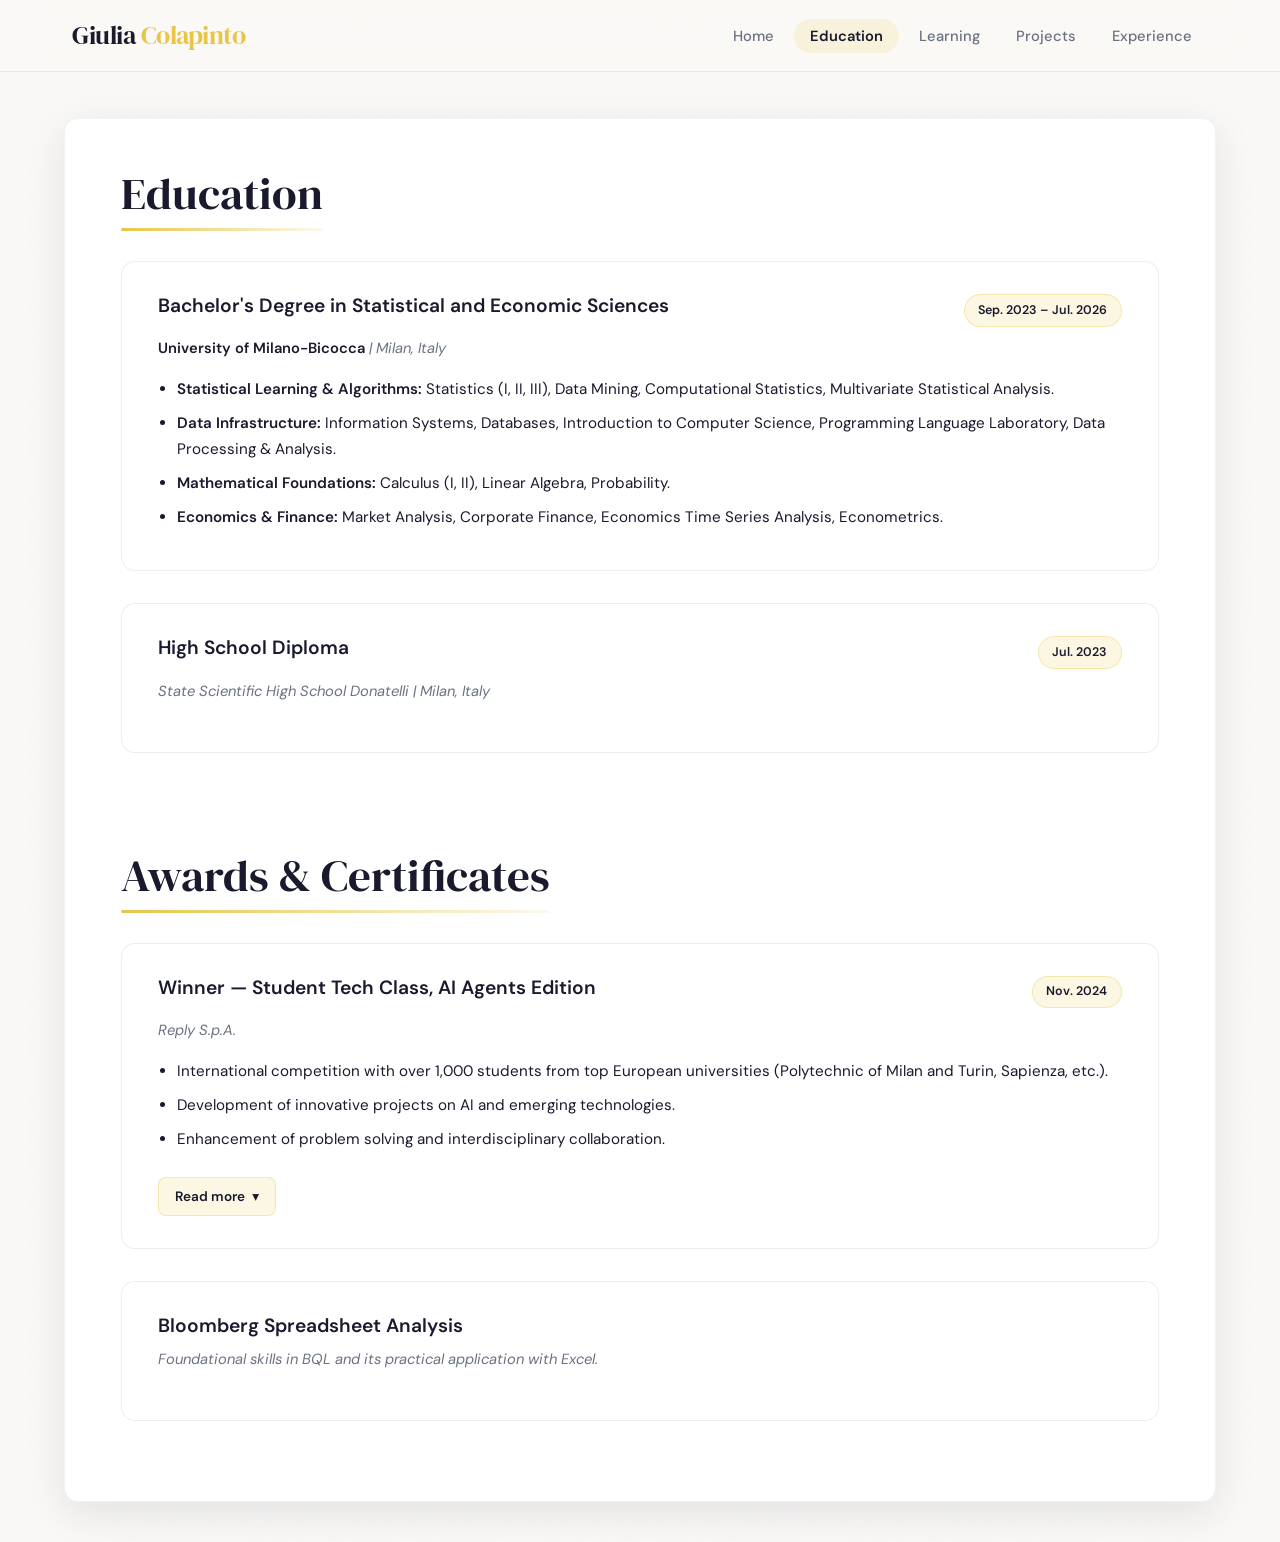
==== commit faee7957: "Adding an old competition" ====
--- a/education.html
+++ b/education.html
@@ -1,19 +1,112 @@
 <!DOCTYPE html>
 <html lang="en">
+
 <head>
   <meta charset="UTF-8">
   <meta name="viewport" content="width=device-width, initial-scale=1.0">
   <title>Education | Giulia Colapinto</title>
   <link rel="preconnect" href="https://fonts.googleapis.com">
   <link rel="preconnect" href="https://fonts.gstatic.com" crossorigin>
-  <link href="https://fonts.googleapis.com/css2?family=DM+Serif+Display:ital@0;1&family=DM+Sans:ital,opsz,wght@0,9..40,300;0,9..40,400;0,9..40,500;0,9..40,600;1,9..40,300&display=swap" rel="stylesheet">
+  <link
+    href="https://fonts.googleapis.com/css2?family=DM+Serif+Display:ital@0;1&family=DM+Sans:ital,opsz,wght@0,9..40,300;0,9..40,400;0,9..40,500;0,9..40,600;1,9..40,300&display=swap"
+    rel="stylesheet">
   <link rel="stylesheet" href="style.css">
+  <style>
+    .detail-block {
+      max-height: 0;
+      overflow: hidden;
+      transition: max-height 0.55s cubic-bezier(0.22, 1, 0.36, 1),
+        opacity 0.4s ease,
+        margin 0.4s ease;
+      opacity: 0;
+      margin-top: 0;
+    }
+
+    .item-card.expanded .detail-block {
+      max-height: 600px;
+      opacity: 1;
+      margin-top: 1.2rem;
+    }
+
+    .expand-toggle {
+      display: inline-flex;
+      align-items: center;
+      gap: 0.45rem;
+      margin-top: 1rem;
+      font-size: 0.85rem;
+      font-weight: 600;
+      color: var(--primary);
+      background: var(--accent-soft);
+      border: 1px solid var(--accent-border);
+      padding: 0.45rem 1rem;
+      border-radius: 8px;
+      cursor: pointer;
+      transition: var(--transition);
+      user-select: none;
+    }
+
+    .expand-toggle:hover {
+      background: var(--accent);
+      border-color: var(--accent);
+    }
+
+    .expand-toggle .arrow {
+      display: inline-block;
+      transition: transform 0.35s cubic-bezier(0.22, 1, 0.36, 1);
+      font-style: normal;
+    }
+
+    .item-card.expanded .expand-toggle .arrow {
+      transform: rotate(180deg);
+    }
+
+    .detail-block .detail-intro {
+      font-size: 0.92rem;
+      color: var(--text-main);
+      line-height: 1.75;
+      margin-bottom: 0.75rem;
+    }
+
+    .detail-block .detail-section-title {
+      font-size: 0.78rem;
+      text-transform: uppercase;
+      letter-spacing: 1.4px;
+      color: var(--accent-color, #b8952a);
+      font-weight: 700;
+      margin: 1.2rem 0 0.6rem;
+    }
+
+    .detail-block ul.detail-list {
+      padding-left: 1.2rem;
+      margin: 0;
+      color: var(--text-main);
+      font-size: 0.92rem;
+    }
+
+    .detail-block ul.detail-list li {
+      margin-bottom: 0.55rem;
+      line-height: 1.7;
+    }
+
+    .detail-block ul.detail-list li strong {
+      color: var(--primary);
+    }
+
+    .detail-divider {
+      height: 1px;
+      background: linear-gradient(90deg, var(--accent-border), transparent);
+      margin: 1.2rem 0;
+      border: none;
+    }
+  </style>
 </head>
+
 <body>
 
   <nav class="navbar reveal active">
     <div class="nav-container">
-      <a href="index.html" class="nav-logo">Giulia<span>.</span></a>
+      <a href="index.html" class="nav-logo"><span class="logo-first">Giulia</span> <span
+          class="logo-last">Colapinto</span></a>
       <div class="menu-toggle" id="mobile-menu">
         <span></span><span></span><span></span>
       </div>
@@ -33,7 +126,6 @@
       <h2 class="page-title reveal">Education</h2>
 
       <div class="item-card reveal">
-        <span class="card-num">01</span>
         <div class="item-header">
           <h3>Bachelor's Degree in Statistical and Economic Sciences</h3>
           <span class="date">Sep. 2023 – Jul. 2026</span>
@@ -42,15 +134,17 @@
           <a href="https://en.unimib.it/" target="_blank">University of Milano-Bicocca</a> | Milan, Italy
         </div>
         <ul class="description-list">
-          <li><strong>Statistical Learning &amp; Algorithms:</strong> Statistics (I, II, III), Data Mining, Computational Statistics, Multivariate Statistical Analysis.</li>
-          <li><strong>Data Infrastructure:</strong> Information Systems, Databases, Introduction to Computer Science, Programming Language Laboratory, Data Processing &amp; Analysis.</li>
+          <li><strong>Statistical Learning &amp; Algorithms:</strong> Statistics (I, II, III), Data Mining,
+            Computational Statistics, Multivariate Statistical Analysis.</li>
+          <li><strong>Data Infrastructure:</strong> Information Systems, Databases, Introduction to Computer Science,
+            Programming Language Laboratory, Data Processing &amp; Analysis.</li>
           <li><strong>Mathematical Foundations:</strong> Calculus (I, II), Linear Algebra, Probability.</li>
-          <li><strong>Economics &amp; Finance:</strong> Market Analysis, Corporate Finance, Economics Time Series Analysis, Econometrics.</li>
+          <li><strong>Economics &amp; Finance:</strong> Market Analysis, Corporate Finance, Economics Time Series
+            Analysis, Econometrics.</li>
         </ul>
       </div>
 
       <div class="item-card reveal">
-        <span class="card-num">02</span>
         <div class="item-header">
           <h3>High School Diploma</h3>
           <span class="date">Jul. 2023</span>
@@ -60,22 +154,70 @@
 
       <h2 class="page-title reveal" style="margin-top: 4rem;">Awards &amp; Certificates</h2>
 
-      <div class="item-card reveal">
-        <span class="card-num">★</span>
+      <div class="item-card reveal" id="card-reply">
         <div class="item-header">
           <h3>Winner — Student Tech Class, AI Agents Edition</h3>
           <span class="date">Nov. 2024</span>
         </div>
         <div class="subtitle">Reply S.p.A.</div>
         <ul class="description-list">
-          <li>International competition with over 1,000 students from top European universities (Polytechnic of Milan and Turin, Sapienza, etc.).</li>
+          <li>International competition with over 1,000 students from top European universities (Polytechnic of Milan
+            and Turin, Sapienza, etc.).</li>
           <li>Development of innovative projects on AI and emerging technologies.</li>
           <li>Enhancement of problem solving and interdisciplinary collaboration.</li>
         </ul>
+        <span class="expand-toggle" onclick="toggleCard('card-reply')">
+          Read more <em class="arrow">▾</em>
+        </span>
+
+        <div class="detail-block">
+          <hr class="detail-divider">
+          <p class="detail-intro"><strong>SmartNav</strong> is an innovative AI navigation agent designed to transform driving from a
+            stressful task into a seamless, conversational experience. Unlike traditional GPS systems that require
+            manual input and offer generic routes, SmartNav acts as a proactive co-pilot that listens, learns, and
+            adapts to the driver's specific needs in real-time.</p>
+
+          <div class="detail-section-title">The Core Vision</div>
+          <p class="detail-intro">The project moves away from "static" navigation. The goal is to eliminate the need to stop the car or type
+            on a screen. You communicate with the AI as you would with a passenger, making the journey
+            simpler, safer, and deeply personalized.</p>
+
+          <div class="detail-section-title">Key Conversational Features</div>
+          <ul class="detail-list">
+            <li><strong>Voice-Driven Interaction:</strong> Add stops or change your destination entirely just by
+              speaking. Whether you need to find a supermarket or avoid a specific area, the AI processes your natural
+              language requests instantly.</li>
+            <li><strong>Confidence-Based Routing:</strong> If you don't feel confident at the wheel, tell the AI to
+              avoid difficult junctions or complex intersections. It will find a "calmer" path tailored to your
+              comfort level.</li>
+            <li><strong>Vehicle-Aware Logic:</strong> SmartNav respects the physical limits of your car. For example,
+              if you are driving an SUV, the system will automatically filter out narrow streets where you might get
+              stuck.</li>
+            <li><strong>Real-Time Contextual Safety:</strong> The system monitors external conditions like weather. If
+              there is hail or extreme weather ahead, the AI suggests an alternative route to protect you and your
+              vehicle.</li>
+          </ul>
+
+          <div class="detail-section-title">How It Works</div>
+          <ul class="detail-list">
+            <li><strong>Continuous Learning:</strong> The AI "Brain" trains on your specific habits and preferences
+              every time you interact with it.</li>
+            <li><strong>Dynamic Route Modification:</strong> Based on your "External Requests" (e.g., "I need to buy
+              dinner"), the AI modifies the active route to include the most convenient locations you usually visit.</li>
+            <li><strong>Stress Reduction:</strong> By handling the complexity of the route and reacting to your voice,
+              SmartNav reduces driver distraction and cognitive load.</li>
+          </ul>
+
+          <div class="detail-section-title">Why SmartNav?</div>
+          <p class="detail-intro" style="margin-bottom:0">Standard navigation treats every driver and every car the same way.
+            <strong>SmartNav</strong> recognizes that a driver's preferences, the vehicle's size, and real-time
+            environment are crucial for a successful journey. It is not just a map; it is an intelligent agent that
+            grows with you.
+          </p>
+        </div>
       </div>
 
       <div class="item-card reveal">
-        <span class="card-num">✦</span>
         <div class="item-header">
           <h3>Bloomberg Spreadsheet Analysis</h3>
         </div>
@@ -86,5 +228,11 @@
   </div>
 
   <script src="main.js"></script>
+  <script>
+    function toggleCard(id) {
+      document.getElementById(id).classList.toggle('expanded');
+    }
+  </script>
 </body>
-</html>
+
+</html>
--- a/style.css
+++ b/style.css
@@ -92,7 +92,8 @@
   color: var(--primary);
   letter-spacing: -0.5px;
 }
-.nav-logo span { color: var(--accent); }
+.nav-logo .logo-first { color: var(--primary); }
+.nav-logo .logo-last  { color: var(--accent); }
 
 .nav-links {
   display: flex;
